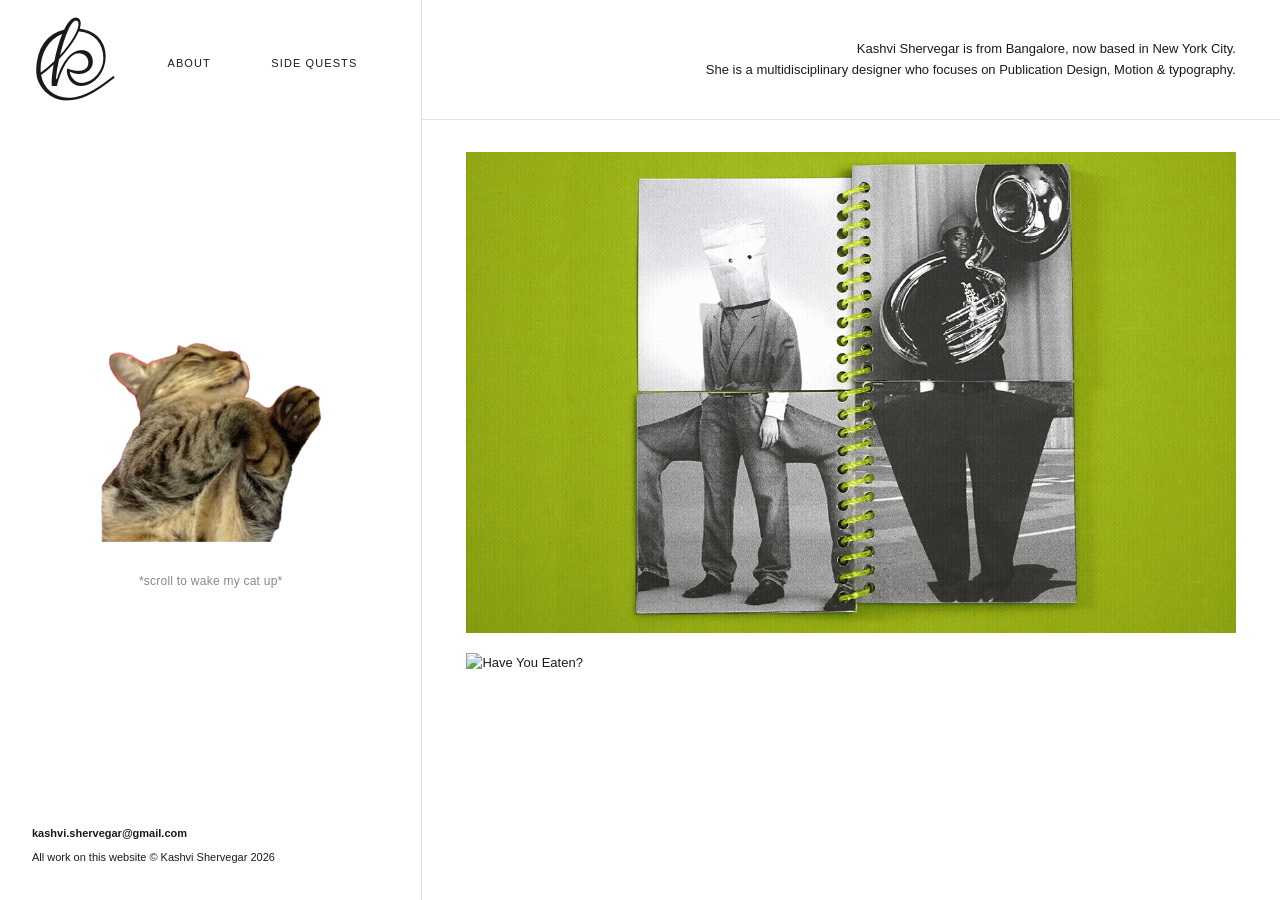
==== index.html @ 3b57dfda "Move footer to bottom of page on mobile" ====
<!DOCTYPE html>
<html lang="en">
<head>
  <meta charset="UTF-8" />
  <meta name="viewport" content="width=device-width, initial-scale=1.0" />
  <title>Portfolio — Kashvi Shervegar</title>
  <link rel="stylesheet" href="static/css/style.css" />
  <link rel="icon" type="image/png" sizes="32x32" href="favicon-32x32.png" />
  <link rel="icon" type="image/png" sizes="16x16" href="favicon-16x16.png" />
  
</head>
<body class="landing">


  <!-- LANDING: full-viewport two-panel layout -->
  <div class="landing-page">

    <!-- LEFT PANEL: fixed, never scrolls, shows everything -->
    <aside class="landing-panel-left">

      <div class="lp-header">
        <a href="index.html" class="logo-link" aria-label="Home">
          <span class="logo-text">k</span>
        </a>
        <nav class="lp-nav">
          <a href="about.html">ABOUT</a>
          <a href="sidequests.html">SIDE QUESTS</a>
        </nav>
      </div>

      <div class="lp-center">
        <div class="animation-container" data-slot="theo-animation">
          <img class="frame active" src="static/images/Theo/1.png" alt="" />
          <img class="frame" src="static/images/Theo/2.png" alt="" />
          <img class="frame" src="static/images/Theo/3.png" alt="" />
          <img class="frame" src="static/images/Theo/4.png" alt="" />
          <img class="frame" src="static/images/Theo/5.png" alt="" />
          <img class="frame" src="static/images/Theo/6.png" alt="" />
          <img class="frame" src="static/images/Theo/7.png" alt="" />
          <img class="frame" src="static/images/Theo/8.png" alt="" />
          <img class="frame" src="static/images/Theo/8.1.png" alt="" />
          <img class="frame" src="static/images/Theo/8.1%202.png" alt="" />
        </div>
        <p class="scroll-hint">*scroll to wake my cat up*</p>
      </div>

      <div class="lp-footer">
        <a href="mailto:kashvi.shervegar@gmail.com">kashvi.shervegar@gmail.com</a>
        <span>All work on this website &copy; Kashvi Shervegar 2026</span>
      </div>

    </aside>

    <!-- RIGHT PANEL: bio strip at top, projects scroll below -->
    <div class="landing-panel-right">

      <div class="lp-bio">
        <p>Kashvi Shervegar is from Bangalore, now based in New York City.<br>
        She is a multidisciplinary designer who focuses on Publication Design, Motion &amp; typography.</p>
      </div>

      <div class="lp-projects">

      <div class="project-preview">
        <a href="project-four.html" class="project-preview-link">
          <img src="static/images/projects/Project7/hero1.gif" alt="Perspective of Play" />
          <span class="project-preview-label">Perspective of Play</span>
        </a>
      </div>
      <div class="project-preview">
        <a href="project-three.html" class="project-preview-link">
          <img src="static/images/projects/Project6/clip1.gif" alt="Have You Eaten?" />
          <span class="project-preview-label">Have You Eaten?</span>
        </a>
      </div>
      <div class="project-preview">
        <a href="project-two.html" class="project-preview-link">
          <img src="static/images/projects/Project5/Hero1.png" alt="Book Capsule" />
          <span class="project-preview-label">Book Capsule</span>
        </a>
      </div>
      <div class="project-preview">
        <a href="project-one.html" class="project-preview-link">
          <img src="static/images/projects/Project4/Hero1.png" alt="Circles" />
          <span class="project-preview-label">Circles</span>
        </a>
      </div>
      </div>

      <div class="lp-footer lp-footer-mobile">
        <a href="mailto:kashvi.shervegar@gmail.com">kashvi.shervegar@gmail.com</a>
        <span>All work on this website &copy; Kashvi Shervegar 2026</span>
      </div>

    </div>

  </div>

<script src="static/js/main.js"></script>
</body>
</html>
---- static/css/style.css ----
/* =============================================
   KASHVI SHERVEGAR — PORTFOLIO
   ============================================= */

@font-face {
  font-family: 'Enclosed';
  src: url('../fonts/Enclosed-Regular.otf') format('opentype');
  font-weight: normal;
  font-style: normal;
}

/* ── Variables ─────────────────────────────── */
:root {
  --color-bg:          #ffffff;
  --color-text:        #1a1a1a;
  --color-text-light:  #888888;
  --color-placeholder: #9e7b7b;
  --color-rule:        #e2e2e2;

  --font-logo: 'Enclosed', serif;       /* logo ONLY */
  --font-sans: 'Helvetica Neue', Helvetica, Arial, sans-serif;

  --left-w: 33vw;   /* left panel width */
}

/* ── Reset ─────────────────────────────────── */
*, *::before, *::after {
  box-sizing: border-box;
  margin: 0;
  padding: 0;
}

html, body {
  height: 100%;
  overflow: hidden;           /* landing page never scrolls; interior overrides below */
}

html:has(body.interior) {
  overflow: auto;
  height: auto;
}

body {
  background: var(--color-bg);
  color: var(--color-text);
  font-family: var(--font-sans);
  font-size: 13px;
  line-height: 1.55;
  -webkit-font-smoothing: antialiased;
}

a {
  color: inherit;
  text-decoration: none;
}

img, video {
  display: block;
  max-width: 100%;
  height: auto;
}

/* =============================================
   LANDING PAGE — fixed left, scroll right
   ============================================= */

.landing-page {
  display: flex;
  width: 100vw;
  height: 100vh;
  overflow: hidden;
}

/* ── LEFT PANEL — fixed, full height, never scrolls ── */
.landing-panel-left {
  position: fixed;
  top: 0;
  left: 0;
  width: var(--left-w);
  height: 100vh;
  display: flex;
  flex-direction: column;
  justify-content: space-between;
  padding: 0;
  background: var(--color-bg);
  z-index: 10;
  border-right: 1px solid var(--color-rule);
}

/* Top section: logo + nav */
.lp-header {
  padding: 28px 64px 0 32px;
  display: flex;
  align-items: center;
  justify-content: space-between;
}

.logo-link {
  display: flex;
  align-items: center;
  flex-shrink: 0;
}

/* ONLY element using Enclosed font */
.logo-text {
  font-family: var(--font-logo);
  font-size: 72px;
  line-height: 1;
  color: var(--color-text);
  letter-spacing: -2px;
}

.lp-nav {
  display: contents;
}

.lp-nav a {
  font-size: 11px;
  letter-spacing: 0.1em;
  text-transform: uppercase;
  transition: opacity 0.18s;
}

.lp-nav a:hover {
  opacity: 0.4;
}

/* Middle section: Theo circle + scroll hint, vertically centred */
.lp-center {
  flex: 1;
  display: flex;
  flex-direction: column;
  align-items: center;
  justify-content: center;
  gap: 20px;
  padding: 24px 32px;
}

.animation-container {
  position: relative;
  width: 220px;
  height: 220px;
  flex-shrink: 0;
}

.animation-container img,
.animation-container video {
  width: 100%;
  height: 100%;
  object-fit: contain;
}

.animation-placeholder-text {
  color: rgba(255,255,255,0.7);
  font-size: 11px;
  text-align: center;
  padding: 20px;
  line-height: 1.65;
}

.scroll-hint {
  font-size: 12px;
  color: var(--color-text-light);
  letter-spacing: 0.02em;
}

/* Bottom section: email + copyright */
.lp-footer {
  padding: 0 32px 32px 32px;
  display: flex;
  flex-direction: column;
  gap: 3px;
  font-size: 11px;
  line-height: 1.9;
  color: var(--color-text);
}

.lp-footer a {
  font-weight: 600;
}

.lp-footer a:hover {
  opacity: 0.5;
}

/* ── RIGHT PANEL — offset by left width, scrolls vertically ── */
.landing-panel-right {
  margin-left: var(--left-w);
  width: calc(100vw - var(--left-w));
  height: 100vh;
  overflow-y: auto;
  display: flex;
  flex-direction: column;
}

/* Bio strip — sits at the very top of the right panel */
.lp-bio {
  padding: 38px 44px;
  font-size: 13px;
  line-height: 1.65;
  text-align: right;
  color: var(--color-text);
  border-bottom: 1px solid var(--color-rule);
  flex-shrink: 0;
}

/* Projects stack */
.lp-projects {
  display: flex;
  flex-direction: column;
  padding: 32px 44px 48px;
  gap: 20px;
}

.project-preview-link {
  display: block;
  position: relative;
  aspect-ratio: 16 / 10;
  overflow: hidden;
}

.project-preview-link img,
.project-preview-link video {
  width: 100%;
  height: 100%;
  object-fit: cover;
  transition: transform 0.55s cubic-bezier(0.25, 0.46, 0.45, 0.94);
}

.project-preview-link:hover img,
.project-preview-link:hover video {
  transform: scale(1.03);
}

.project-preview-link.portrait img {
  object-position: right center;
}

/* Dark scrim overlay on hover */
.project-preview-link::after {
  content: '';
  position: absolute;
  inset: 0;
  background: rgba(0, 0, 0, 0.38);
  opacity: 0;
  transition: opacity 0.3s ease;
  z-index: 1;
}

.project-preview-link:hover::after {
  opacity: 1;
}

.project-preview-label {
  position: absolute;
  top: 50%;
  left: 50%;
  transform: translate(-50%, -50%);
  font-size: 11px;
  letter-spacing: 0.12em;
  text-transform: uppercase;
  color: rgba(255, 255, 255, 0.95);
  white-space: nowrap;
  opacity: 0;
  transition: opacity 0.3s ease;
  z-index: 2;
}

.project-preview-link:hover .project-preview-label {
  opacity: 1;
}

.project-placeholder {
  width: 100%;
  height: 100%;
  min-height: 320px;
  background: var(--color-placeholder);
  display: flex;
  align-items: center;
  justify-content: center;
}

.project-placeholder span {
  color: rgba(255,255,255,0.5);
  font-size: 11px;
  letter-spacing: 0.06em;
}

/* =============================================
   INTERIOR PAGES — normal scroll, shared header
   ============================================= */

/* Interior pages restore normal scroll */
body.interior {
  overflow: auto;
  height: auto;
}

/* About page: single viewport, no scroll */
body.about {
  display: flex;
  flex-direction: column;
  height: 100vh;
  overflow: hidden;
}

body.about .site-wrapper {
  flex: 1;
  display: flex;
  flex-direction: column;
  min-height: 0;
}

body.about .site-main {
  flex: 1;
  min-height: 0;
}

.site-header {
  position: sticky;
  top: 0;
  z-index: 100;
  background: var(--color-bg);
  border-bottom: 1px solid var(--color-rule);
}

.header-inner {
  display: grid;
  grid-template-columns: 33% 67%;
}

.header-left {
  padding: 28px 32px 22px;
  display: flex;
  align-items: flex-start;
  gap: 28px;
}

.header-right {
  padding: 22px 40px;
  display: flex;
  align-items: center;
  justify-content: flex-end;
}

.header-nav-right {
  display: flex;
  gap: 32px;
  font-size: 11px;
  letter-spacing: 0.1em;
  text-transform: uppercase;
}

.header-nav-right a {
  opacity: 0.4;
  transition: opacity 0.18s;
}

.header-nav-right a:hover,
.header-nav-right a.active {
  opacity: 1;
}

.site-wrapper {
  max-width: 1400px;
  margin: 0 auto;
}

/* =============================================
   FOOTER (interior pages)
   ============================================= */
.site-footer {
  border-top: 1px solid var(--color-rule);
  padding: 28px 32px;
}

.footer-left {
  font-size: 11px;
  line-height: 2;
  color: var(--color-text);
}

.footer-left a { font-weight: 600; }

/* =============================================
   PROJECT PAGE
   ============================================= */
.project-page-layout {
  display: grid;
  grid-template-columns: 33% 67%;
  min-height: calc(100vh - 100px);
  max-width: 1400px;
  margin: 0 auto;
}

.project-info {
  padding: 48px 28px 48px 32px;
  position: sticky;
  top: 100px;
  height: fit-content;
}

.project-title {
  font-size: 18px;
  font-weight: 700;
  letter-spacing: 0.04em;
  text-transform: uppercase;
  line-height: 1.15;
  margin-bottom: 20px;
}

.project-description {
  font-size: 13px;
  line-height: 1.75;
  color: var(--color-text);
}

.project-description p + p {
  margin-top: 14px;
}

.project-meta {
  margin-top: 28px;
  padding-top: 16px;
  border-top: 1px solid var(--color-rule);
  font-size: 10px;
  letter-spacing: 0.07em;
  text-transform: uppercase;
  color: var(--color-text-light);
  display: flex;
  flex-direction: column;
  gap: 5px;
}

.project-visuals {
  display: flex;
  flex-direction: column;
  padding: 32px 44px 48px;
  gap: 20px;
}

.visual-item img,
.visual-item video {
  width: 100%;
  display: block;
}

.visual-item video {
  aspect-ratio: 16 / 9;
  object-fit: cover;
}

.visual-placeholder {
  background: var(--color-placeholder);
  min-height: 420px;
  display: flex;
  align-items: center;
  justify-content: center;
}

.visual-placeholder span {
  color: rgba(255,255,255,0.5);
  font-size: 11px;
  letter-spacing: 0.07em;
  text-transform: uppercase;
}

/* =============================================
   ABOUT PAGE
   ============================================= */
.about-layout {
  display: grid;
  grid-template-columns: 33% 67%;
  height: 100%;
}

.about-photo-col {
  padding: 0 28px 0 32px;
  display: flex;
  align-items: center;
  justify-content: flex-start;
}

.about-photo-stack {
  position: relative;
  width: 85%;
  max-width: 326px;
  margin-top: 30px;
}

.about-photo {
  width: 100%;
  aspect-ratio: 1 / 1;
  border-radius: 50%;
  object-fit: cover;
  object-position: center center;
  display: block;
  position: relative;
  z-index: 2;
}

/* Rotated 90deg CW, centred on the top of the head, behind the photo */
.about-make {
  position: absolute;
  top: -8%;
  left: 43%;
  height: 498px;   /* controls visual width after rotation */
  width: auto;
  transform: translate(-50%, -50%) rotate(88deg);
  z-index: 1;
  object-fit: contain;
}

.about-text-col {
  padding: 48px 44px 48px 32px;
  display: flex;
  flex-direction: column;
}

.about-bio {
  font-size: 13px;
  line-height: 1.85;
  text-align: right;
  color: var(--color-text);
}

.about-bio strong { font-weight: 700; }

.about-bio p + p { margin-top: 16px; }

.about-links {
  margin-top: 44px;
  display: flex;
  gap: 28px;
  justify-content: flex-end;
  font-size: 12px;
  letter-spacing: 0.04em;
}

.about-links a {
  text-decoration: underline;
  text-underline-offset: 4px;
  transition: opacity 0.18s;
}

.about-links a:hover { opacity: 0.4; }

.about-resume {
  margin-top: auto;
  padding-top: 44px;
  display: flex;
  justify-content: flex-end;
  font-size: 12px;
  letter-spacing: 0.04em;
}

.about-resume a {
  text-decoration: underline;
  text-underline-offset: 4px;
  transition: opacity 0.18s;
}

.about-resume a:hover { opacity: 0.4; }

.about-footer {
  border-top: 1px solid var(--color-rule);
  padding: 28px 32px;
  flex-shrink: 0;
}

.about-footer p {
  font-size: 11px;
  line-height: 2;
}

/* =============================================
   SIDE QUESTS PAGE
   ============================================= */
.sidequests-grid {
  columns: 3;
  column-gap: 6px;
  padding: 40px 6px 6px;
}

.sidequest-item {
  break-inside: avoid;
  margin-bottom: 6px;
  overflow: hidden;
}

.sidequest-item img,
.sidequest-item video {
  width: 100%;
  display: block;
}

/* =============================================
   STOP MOTION FRAMES
   ============================================= */
.animation-container .frame {
  position: absolute;
  inset: 0;
  width: 100%;
  height: 100%;
  object-fit: contain;
  opacity: 0;
  transition: opacity 0.08s;
}

.animation-container .frame.active { opacity: 1; }

/* =============================================
   UTILITY
   ============================================= */
.visually-hidden {
  position: absolute;
  width: 1px; height: 1px;
  overflow: hidden;
  clip: rect(0,0,0,0);
  white-space: nowrap;
}

.lp-footer-mobile {
  display: none;
}

/* =============================================
   MOBILE — max-width: 768px
   ============================================= */
@media (max-width: 768px) {

  /* Allow all pages to scroll on mobile */
  html, body {
    overflow: auto;
    height: auto;
  }

  /* ── LANDING PAGE ─────────────────────────── */
  .landing-page {
    flex-direction: column;
    height: auto;
    overflow: visible;
  }

  .landing-panel-left {
    position: relative;
    width: 100%;
    height: auto;
    border-right: none;
    border-bottom: 1px solid var(--color-rule);
  }

  .lp-header {
    padding: 20px 24px 16px;
  }

  .lp-center {
    display: none;
  }

  .lp-footer:not(.lp-footer-mobile) {
    display: none;
  }

  .lp-footer-mobile {
    display: flex;
    padding: 24px 16px 40px;
    border-top: 1px solid var(--color-rule);
    flex-direction: column-reverse;
  }

  .scroll-hint {
    display: none;
  }

  .landing-panel-right {
    margin-left: 0;
    width: 100%;
    height: auto;
    overflow: visible;
  }

  .lp-bio {
    padding: 24px;
    text-align: left;
  }

  .lp-projects {
    padding: 16px 16px 40px;
    gap: 12px;
  }

  /* ── INTERIOR HEADER ──────────────────────── */
  .header-inner {
    display: flex;
    align-items: center;
    justify-content: space-between;
  }

  .header-left {
    padding: 14px 20px 12px;
  }

  .header-right {
    padding: 12px 20px;
  }

  .logo-text {
    font-size: 52px;
  }

  .header-nav-right {
    gap: 20px;
    font-size: 10px;
  }

  /* ── PROJECT PAGES ────────────────────────── */
  .project-page-layout {
    grid-template-columns: 1fr;
    min-height: auto;
  }

  .project-info {
    position: static;
    padding: 28px 20px 20px;
    border-bottom: 1px solid var(--color-rule);
  }

  .project-title {
    font-size: 15px;
  }

  .project-visuals {
    padding: 16px 16px 40px;
    gap: 12px;
  }

  /* ── ABOUT PAGE ───────────────────────────── */
  html:has(body.about) {
    overflow: auto;
    height: auto;
  }

  body.about {
    display: block;
    height: auto;
    overflow: auto;
  }

  body.about .site-wrapper {
    display: block;
    flex: none;
  }

  body.about .site-main {
    min-height: auto;
  }

  .about-layout {
    grid-template-columns: 1fr;
    height: auto;
  }

  .about-photo-col {
    padding: 32px 20px 16px;
    justify-content: center;
  }

  .about-photo-stack {
    width: 55%;
    max-width: 220px;
    margin-top: 0;
    margin-left: auto;
    margin-right: auto;
  }

  .about-make {
    display: none;
  }

  .about-photo-stack {
    width: 72%;
    max-width: 280px;
  }

  .about-text-col {
    padding: 20px 20px 0;
  }

  .about-bio {
    text-align: left;
  }

  .about-links {
    justify-content: flex-start;
    margin-top: 28px;
  }

  .about-resume {
    justify-content: flex-start;
    padding-top: 28px;
    margin-top: 0;
  }

  .about-footer {
    margin-top: 32px;
    padding: 20px;
  }

  /* ── SIDEQUESTS ───────────────────────────── */
  .sidequests-grid {
    columns: 2;
    padding: 20px 4px 4px;
    column-gap: 4px;
  }

  .sidequest-item {
    margin-bottom: 4px;
  }

  /* ── FOOTER ───────────────────────────────── */
  .site-footer {
    padding: 20px;
  }
}
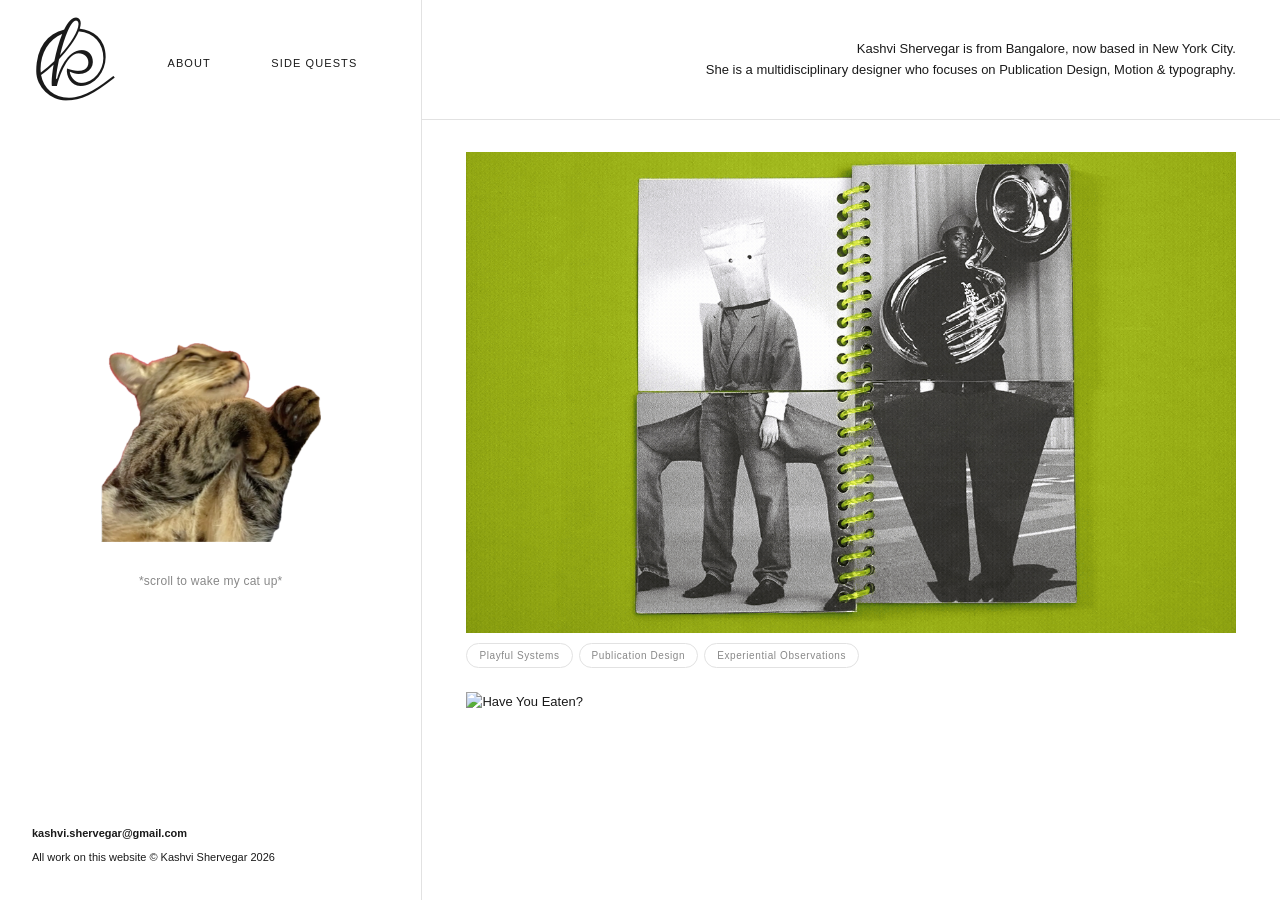
==== commit bf983912: "Add project tags below hero images on landing page" ====
--- a/index.html
+++ b/index.html
@@ -3,7 +3,7 @@
 <head>
   <meta charset="UTF-8" />
   <meta name="viewport" content="width=device-width, initial-scale=1.0" />
-  <title>Portfolio — Kashvi Shervegar</title>
+  <title>Kashvi Shervegar's Portfolio</title>
   <link rel="stylesheet" href="static/css/style.css" />
   <link rel="icon" type="image/png" sizes="32x32" href="favicon-32x32.png" />
   <link rel="icon" type="image/png" sizes="16x16" href="favicon-16x16.png" />
@@ -66,24 +66,43 @@
           <img src="static/images/projects/Project7/hero1.gif" alt="Perspective of Play" />
           <span class="project-preview-label">Perspective of Play</span>
         </a>
+        <div class="project-tags">
+          <span class="project-tag">Playful Systems</span>
+          <span class="project-tag">Publication Design</span>
+          <span class="project-tag">Experiential Observations</span>
+        </div>
       </div>
       <div class="project-preview">
         <a href="project-three.html" class="project-preview-link">
           <img src="static/images/projects/Project6/clip1.gif" alt="Have You Eaten?" />
           <span class="project-preview-label">Have You Eaten?</span>
         </a>
+        <div class="project-tags">
+          <span class="project-tag">Stop Motion</span>
+          <span class="project-tag">Illustration</span>
+          <span class="project-tag">Cultural Archival</span>
+        </div>
       </div>
       <div class="project-preview">
         <a href="project-two.html" class="project-preview-link">
           <img src="static/images/projects/Project5/Hero1.png" alt="Book Capsule" />
           <span class="project-preview-label">Book Capsule</span>
         </a>
+        <div class="project-tags">
+          <span class="project-tag">Interaction Design</span>
+          <span class="project-tag">Visual Storytelling</span>
+        </div>
       </div>
       <div class="project-preview">
         <a href="project-one.html" class="project-preview-link">
           <img src="static/images/projects/Project4/Hero1.png" alt="Circles" />
           <span class="project-preview-label">Circles</span>
         </a>
+        <div class="project-tags">
+          <span class="project-tag">Experimental Publication</span>
+          <span class="project-tag">Playful Design</span>
+          <span class="project-tag">Interaction Design</span>
+        </div>
       </div>
       </div>
 
--- a/static/css/style.css
+++ b/static/css/style.css
@@ -624,6 +624,25 @@
   display: none;
 }
 
+/* ── Project tags ──────────────────────────── */
+.project-tags {
+  display: flex;
+  flex-wrap: wrap;
+  gap: 6px;
+  padding: 10px 0 4px;
+}
+
+.project-tag {
+  font-family: var(--font-sans);
+  font-size: 10px;
+  letter-spacing: 0.06em;
+  color: var(--color-text-light);
+  border: 1px solid var(--color-rule);
+  border-radius: 999px;
+  padding: 4px 12px;
+  white-space: nowrap;
+}
+
 /* =============================================
    MOBILE — max-width: 768px
    ============================================= */
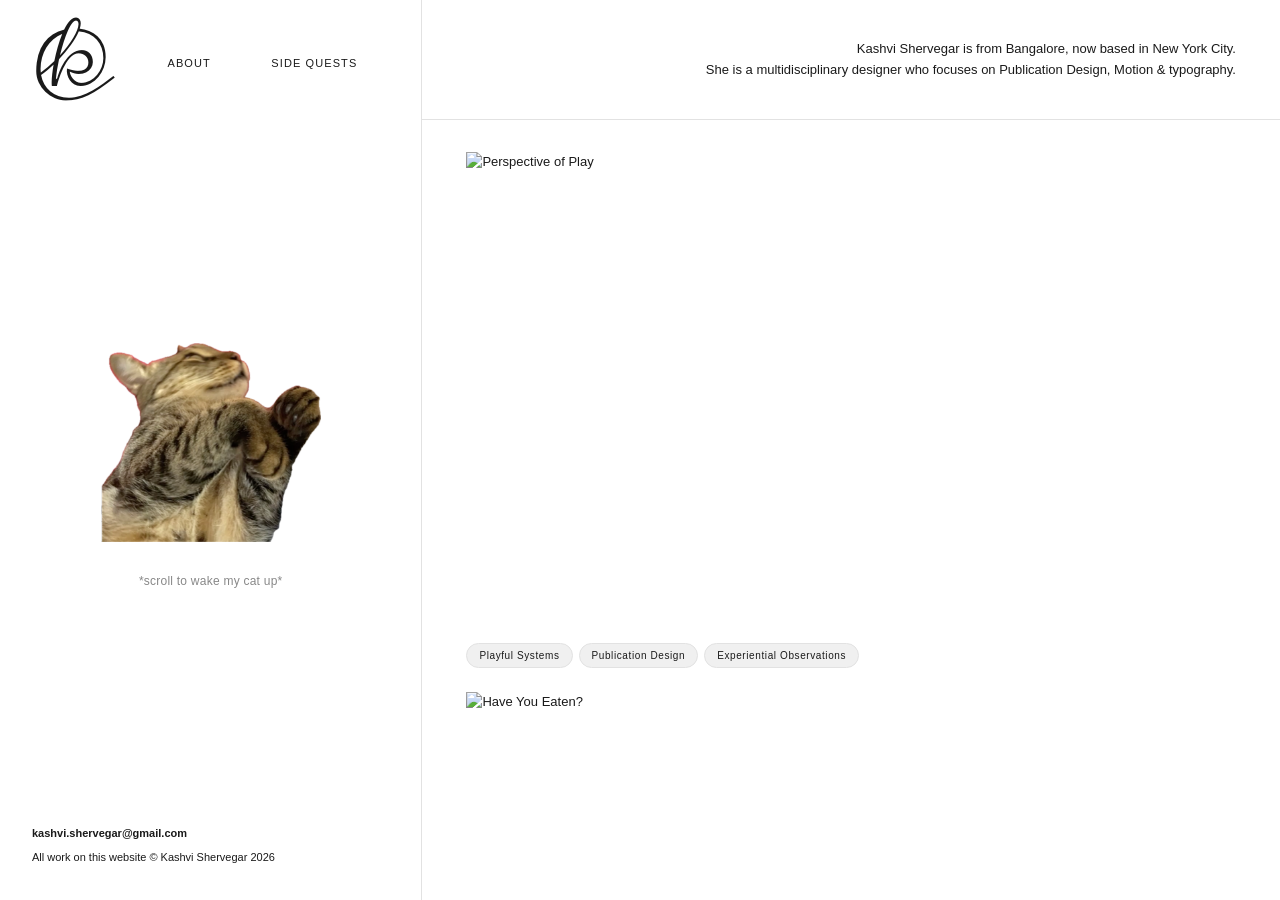
==== commit 15a22a80: "Update project 3 and 4 image paths to new folder names" ====
--- a/index.html
+++ b/index.html
@@ -55,7 +55,7 @@
     <div class="landing-panel-right">
 
       <div class="lp-bio">
-        <p>Kashvi Shervegar is from Bangalore, now based in New York City.<br>
+        <p>Kashvi Shervegar is from Bangalore, now based in New York&nbsp;City.<br>
         She is a multidisciplinary designer who focuses on Publication Design, Motion &amp; typography.</p>
       </div>
 
@@ -63,7 +63,7 @@
 
       <div class="project-preview">
         <a href="project-four.html" class="project-preview-link">
-          <img src="static/images/projects/Project7/hero1.gif" alt="Perspective of Play" />
+          <img src="static/images/projects/POP/hero1.gif" alt="Perspective of Play" />
           <span class="project-preview-label">Perspective of Play</span>
         </a>
         <div class="project-tags">
@@ -74,7 +74,7 @@
       </div>
       <div class="project-preview">
         <a href="project-three.html" class="project-preview-link">
-          <img src="static/images/projects/Project6/clip1.gif" alt="Have You Eaten?" />
+          <img src="static/images/projects/have-you-eaten/clip1.gif" alt="Have You Eaten?" />
           <span class="project-preview-label">Have You Eaten?</span>
         </a>
         <div class="project-tags">
@@ -85,7 +85,7 @@
       </div>
       <div class="project-preview">
         <a href="project-two.html" class="project-preview-link">
-          <img src="static/images/projects/Project5/Hero1.png" alt="Book Capsule" />
+          <img src="static/images/projects/book-capsule/Hero1.png" alt="Book Capsule" />
           <span class="project-preview-label">Book Capsule</span>
         </a>
         <div class="project-tags">
@@ -95,7 +95,7 @@
       </div>
       <div class="project-preview">
         <a href="project-one.html" class="project-preview-link">
-          <img src="static/images/projects/Project4/Hero1.png" alt="Circles" />
+          <img src="static/images/projects/nyc-circles/Hero1.png" alt="Circles" />
           <span class="project-preview-label">Circles</span>
         </a>
         <div class="project-tags">
--- a/static/css/style.css
+++ b/static/css/style.css
@@ -636,7 +636,8 @@
   font-family: var(--font-sans);
   font-size: 10px;
   letter-spacing: 0.06em;
-  color: var(--color-text-light);
+  color: var(--color-text);
+  background: #f0f0f0;
   border: 1px solid var(--color-rule);
   border-radius: 999px;
   padding: 4px 12px;
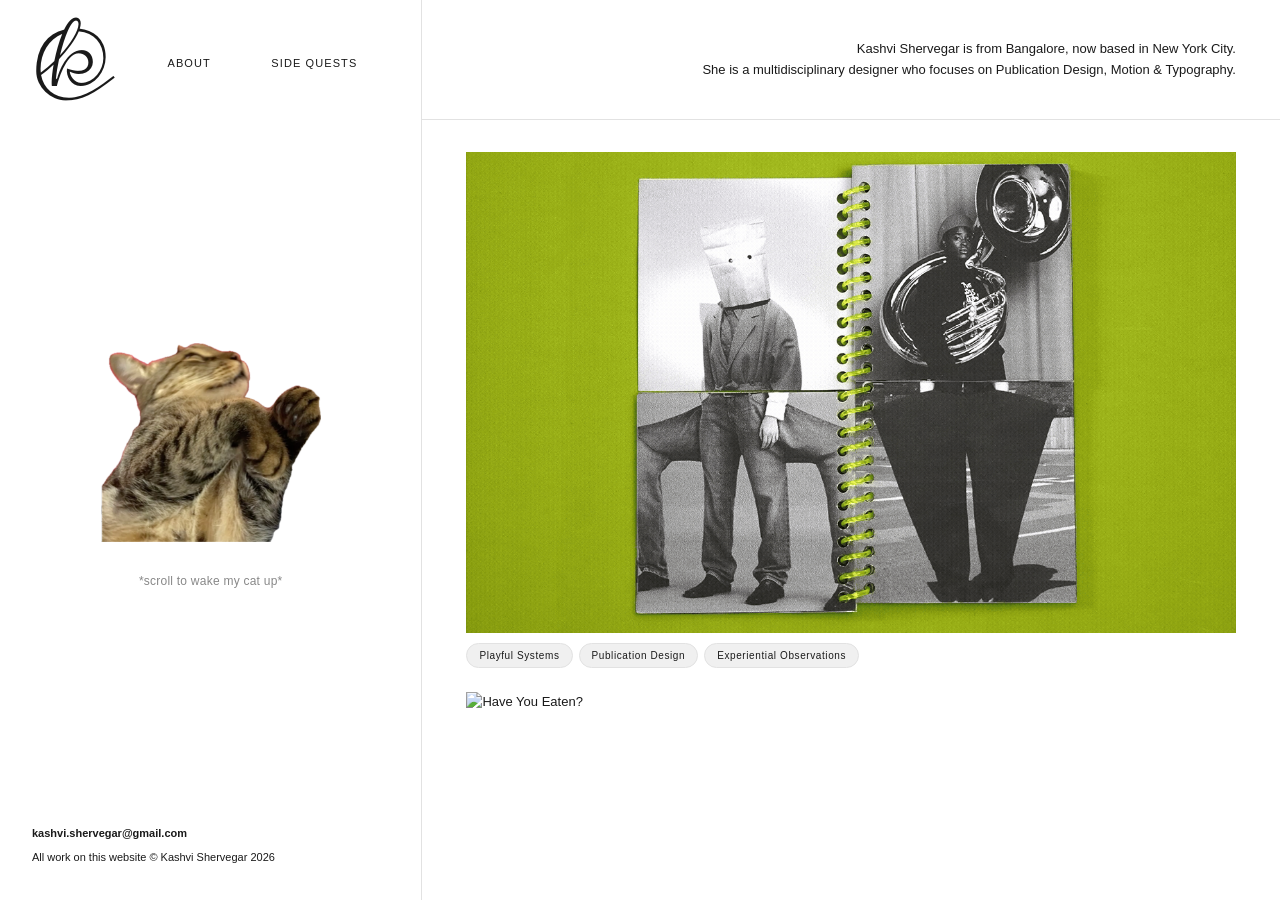
==== commit 3aa67428: "Capitalise Typography in bio" ====
--- a/index.html
+++ b/index.html
@@ -56,7 +56,7 @@
 
       <div class="lp-bio">
         <p>Kashvi Shervegar is from Bangalore, now based in New York&nbsp;City.<br>
-        She is a multidisciplinary designer who focuses on Publication Design, Motion &amp; typography.</p>
+        She is a multidisciplinary designer who focuses on Publication Design, Motion &amp; Typography.</p>
       </div>
 
       <div class="lp-projects">
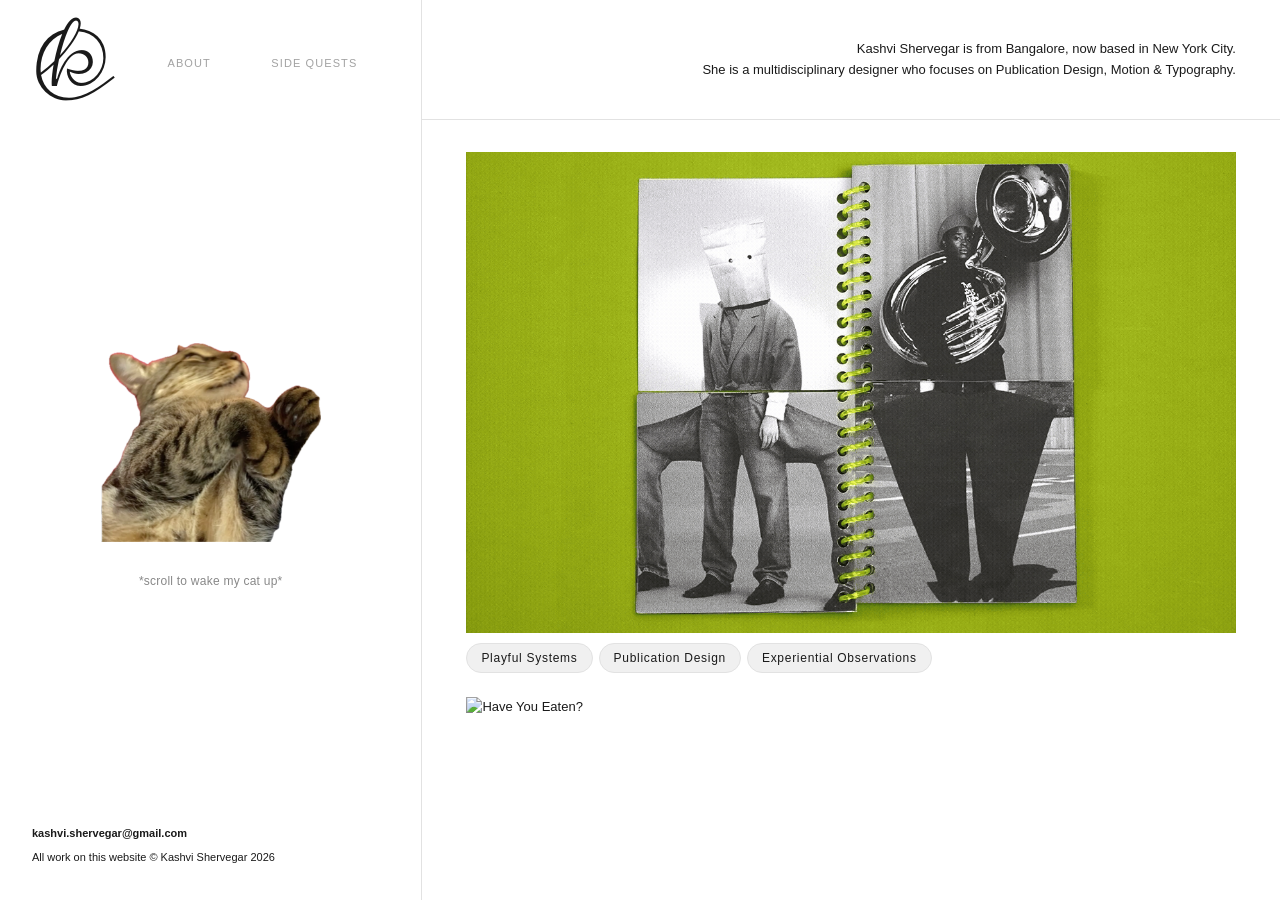
==== commit 585e2496: "Make circle7.mov hero for nyc-circles, remove Hero1 and circle6" ====
--- a/index.html
+++ b/index.html
@@ -95,7 +95,7 @@
       </div>
       <div class="project-preview">
         <a href="project-one.html" class="project-preview-link">
-          <img src="static/images/projects/nyc-circles/Hero1.png" alt="Circles" />
+          <video autoplay loop muted playsinline src="static/images/projects/nyc-circles/circle7.mov"></video>
           <span class="project-preview-label">Circles</span>
         </a>
         <div class="project-tags">
--- a/static/css/style.css
+++ b/static/css/style.css
@@ -118,11 +118,12 @@
   font-size: 11px;
   letter-spacing: 0.1em;
   text-transform: uppercase;
+  opacity: 0.4;
   transition: opacity 0.18s;
 }
 
 .lp-nav a:hover {
-  opacity: 0.4;
+  opacity: 1;
 }
 
 /* Middle section: Theo circle + scroll hint, vertically centred */
@@ -506,7 +507,7 @@
   left: 43%;
   height: 498px;   /* controls visual width after rotation */
   width: auto;
-  transform: translate(-50%, -50%) rotate(88deg);
+  transform: translate(-50%, -50%) rotate(0deg);
   z-index: 1;
   object-fit: contain;
 }
@@ -604,7 +605,7 @@
   height: 100%;
   object-fit: contain;
   opacity: 0;
-  transition: opacity 0.08s;
+  transition: opacity 0.28s ease;
 }
 
 .animation-container .frame.active { opacity: 1; }
@@ -634,13 +635,13 @@
 
 .project-tag {
   font-family: var(--font-sans);
-  font-size: 10px;
+  font-size: 12px;
   letter-spacing: 0.06em;
   color: var(--color-text);
   background: #f0f0f0;
   border: 1px solid var(--color-rule);
   border-radius: 999px;
-  padding: 4px 12px;
+  padding: 5px 14px;
   white-space: nowrap;
 }
 
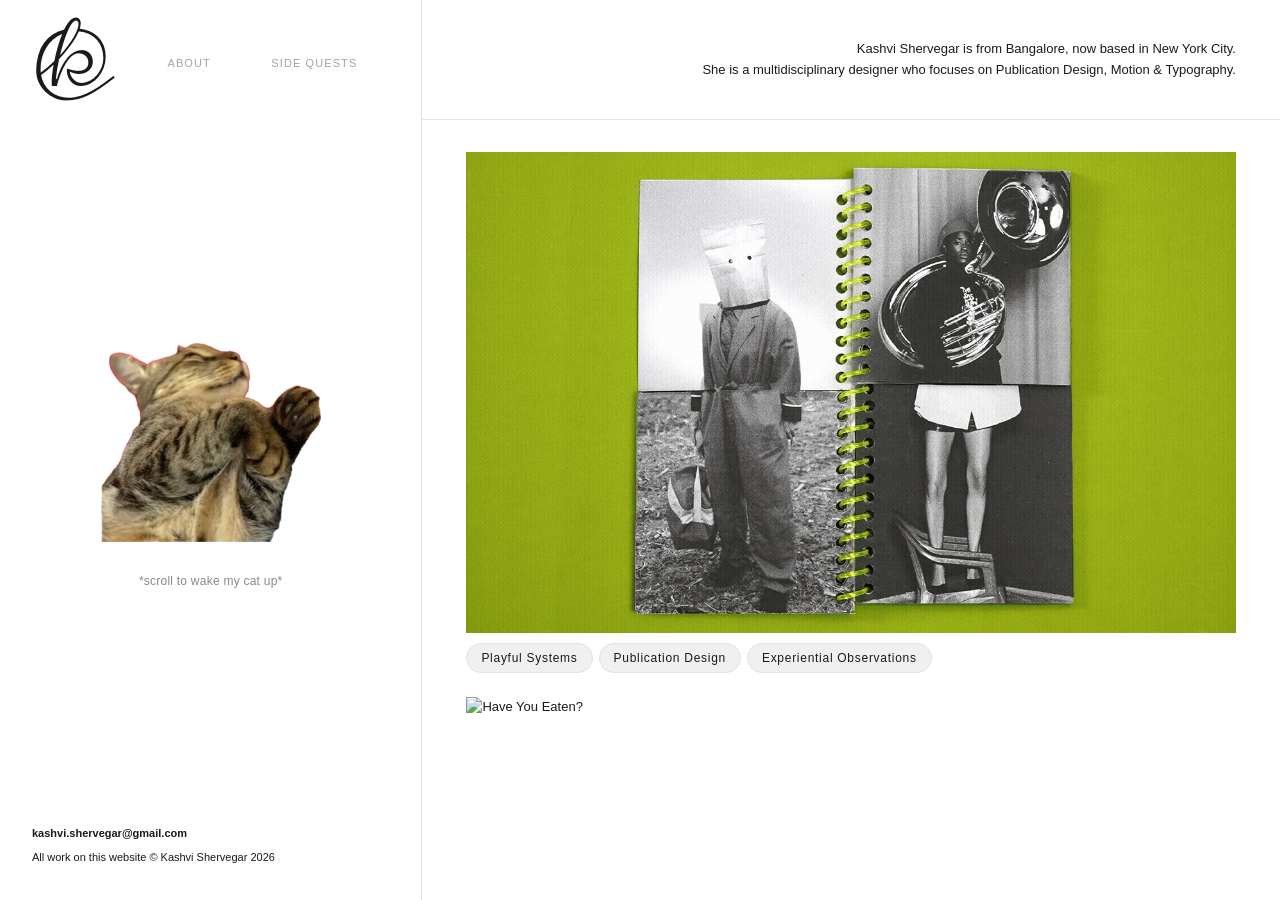
==== commit 97a4a330: "Replace Hero1.png with hero1.mov for book-capsule project and landing preview" ====
--- a/index.html
+++ b/index.html
@@ -85,7 +85,7 @@
       </div>
       <div class="project-preview">
         <a href="project-two.html" class="project-preview-link">
-          <img src="static/images/projects/book-capsule/Hero1.png" alt="Book Capsule" />
+          <video autoplay loop muted playsinline src="static/images/projects/book-capsule/hero1.mov" style="object-position: top center;"></video>
           <span class="project-preview-label">Book Capsule</span>
         </a>
         <div class="project-tags">
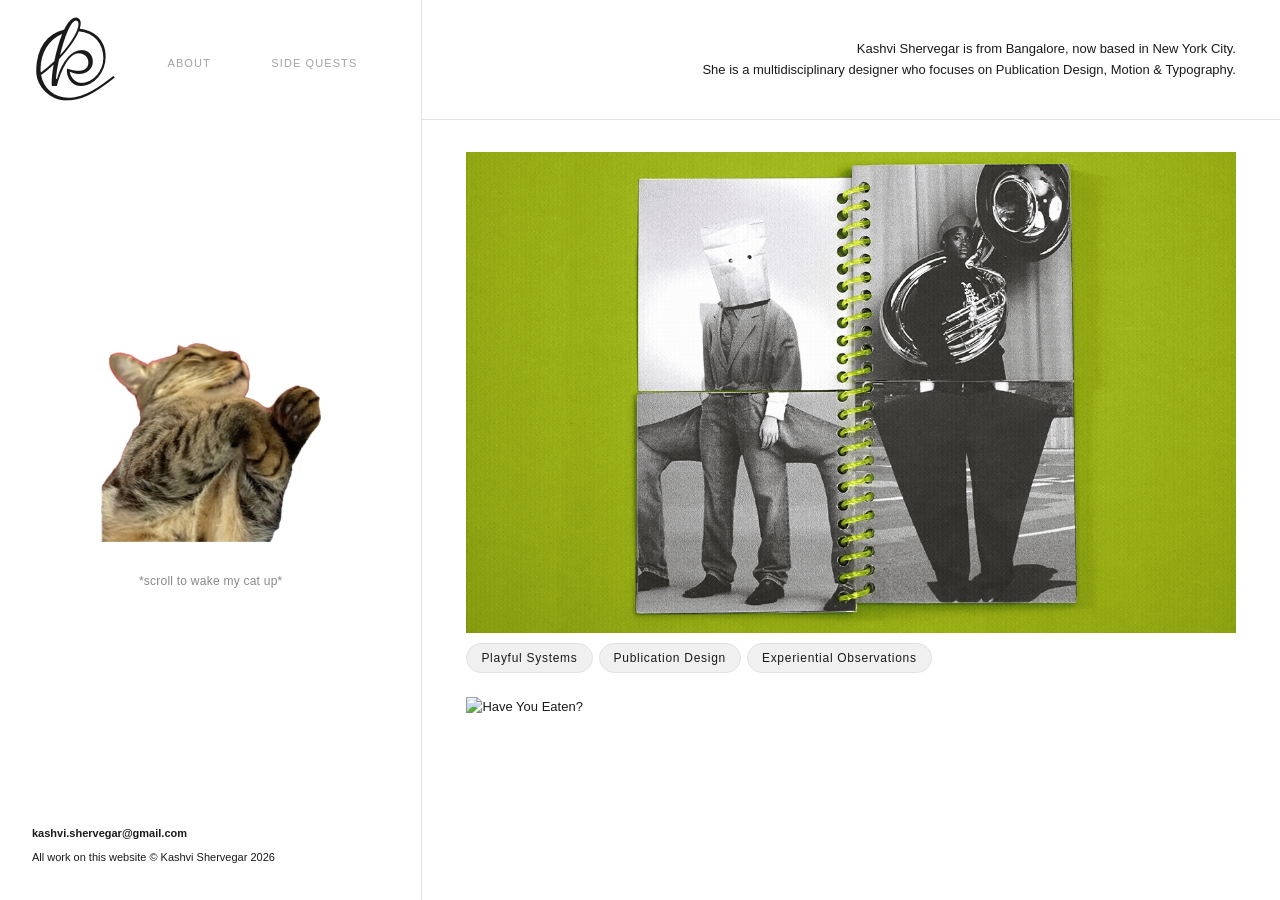
==== commit 5fc8e7f6: "Fit book-capsule hero video within preview box with cream background" ====
--- a/index.html
+++ b/index.html
@@ -85,7 +85,7 @@
       </div>
       <div class="project-preview">
         <a href="project-two.html" class="project-preview-link">
-          <video autoplay loop muted playsinline src="static/images/projects/book-capsule/hero1.mov" style="object-position: top center;"></video>
+          <video autoplay loop muted playsinline src="static/images/projects/book-capsule/hero1.mov" style="object-fit: contain; background: #FFFAEB;"></video>
           <span class="project-preview-label">Book Capsule</span>
         </a>
         <div class="project-tags">
